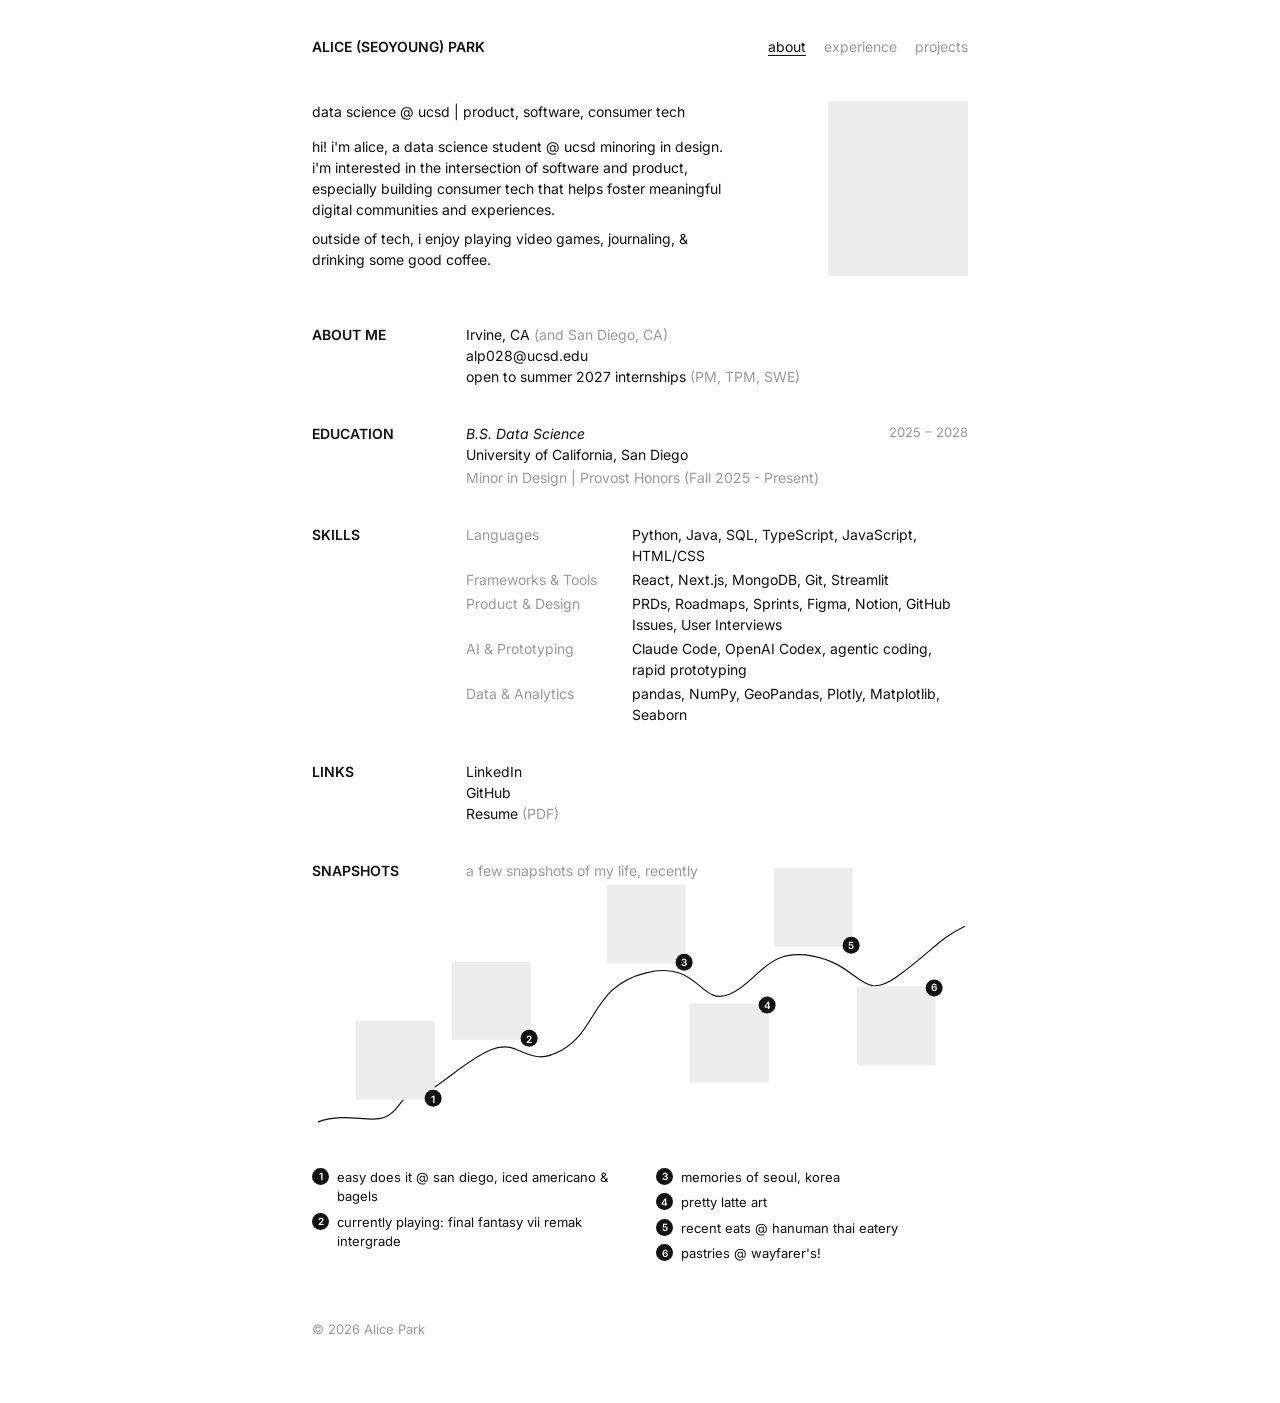
==== index.html @ eff29f92 "updated info" ====
<!DOCTYPE html>
<html lang="en">
<head>
  <meta charset="utf-8">
  <meta name="viewport" content="width=device-width, initial-scale=1">
  <meta name="color-scheme" content="light only">
  <title>alice park</title>
  <meta name="description" content="data science @ ucsd | product & software">
  <link rel="preconnect" href="https://fonts.googleapis.com">
  <link rel="preconnect" href="https://fonts.gstatic.com" crossorigin>
  <link href="https://fonts.googleapis.com/css2?family=Inter:ital,wght@0,400;0,600;1,400&display=swap" rel="stylesheet">
  <link rel="stylesheet" href="style.css?v=3">
</head>
<body>
<main class="sheet">
  <nav class="bar">
    <a class="name" href="index.html">Alice (Seoyoung) Park</a>
    <div class="links"><a href="index.html" class="on">about</a>
      <a href="experience.html">experience</a>
      <a href="projects.html">projects</a></div>
  </nav>

  <!-- ============ HEADER ============ -->
  <header class="top">
    <div>
      <div class="role">data science @ ucsd | product, software, consumer tech</div>
      <p class="bio">hi! i'm alice, a data science student @ ucsd minoring in design. i'm interested in the intersection of software and product, especially building consumer tech that helps foster meaningful digital communities and experiences.</p>
      <p class="bio">outside of tech, i enjoy playing video games, journaling, & drinking some good coffee.</p>
    </div>
    <!-- Put a photo named photo.jpg in this folder. Until then this shows as a grey box. -->
    <figure class="photo"><img src="photo.jpg" alt="Alice" onerror="this.remove()"></figure>
  </header>

  <div class="grid">

    <!-- ============ LEFT COLUMN ============ -->
    <div class="col">

      <section id="about" class="reveal">
        <h2>About Me</h2>
        <ul class="lines">
          <li>Irvine, CA <span class="muted">(and San Diego, CA)</span></li>
          <li><a href="mailto:alp028@ucsd.edu">alp028@ucsd.edu</a></li>
          <li>open to summer 2027 internships <span class="muted">(PM, TPM, SWE)</span></li>
        </ul>
      </section>

      <section id="education" class="reveal">
        <h2>Education</h2>
        <div class="entry">
          <div class="title">B.S. Data Science</div>
          <div class="org">University of California, San Diego</div>
          <div class="when">2025 – 2028</div>
          <p>Minor in Design | Provost Honors (Fall 2025 - Present)</p>
        </div>
      </section>

      <section id="skills" class="reveal">
        <h2>Skills</h2>
        <dl class="pairs">
          <dt>Languages</dt><dd>Python, Java, SQL, TypeScript, JavaScript, HTML/CSS</dd>
          <dt>Frameworks & Tools</dt><dd>React, Next.js, MongoDB, Git, Streamlit</dd>
          <dt>Product & Design</dt><dd>PRDs, Roadmaps, Sprints, Figma, Notion, GitHub Issues, User Interviews</dd>
          <dt>AI & Prototyping</dt><dd>Claude Code, OpenAI Codex, agentic coding, rapid prototyping</dd>
          <dt>Data & Analytics</dt><dd>pandas, NumPy, GeoPandas, Plotly, Matplotlib, Seaborn</dd>
        </dl>
      </section>

      <section id="links" class="reveal">
        <h2>Links</h2>
        <ul class="lines">
          <li><a href="https://www.linkedin.com/in/your-handle">LinkedIn</a></li>
          <li><a href="https://github.com/apalicepark">GitHub</a></li>
          <li><a href="resume.pdf">Resume</a> <span class="muted">(PDF)</span></li>
        </ul>
      </section>

    </div>
  </div>

  <!-- ============ OFF THE CLOCK ============ -->
  <!-- Photos go in an images/ folder named 1.jpg ... 6.jpg. Move a stop by changing --x / --y (the drawing is 1100 wide, 400 tall). -->
  <section id="trail" class="trail reveal">
    <h2>snapshots</h2>
    <p class="intro">a few snapshots of my life, recently</p>
    <div class="map">
      <svg viewBox="0 0 1100 400" preserveAspectRatio="none" aria-hidden="true">
        <path pathLength="1" d="M 10 357 C 70 336, 110 371, 140 336 S 160 300, 180 307 S 250 257, 300 236 S 360 271, 420 236 S 470 129, 560 107 S 650 164, 700 143 S 760 64, 840 79 S 920 157, 980 114 S 1050 50, 1095 29"/>
      </svg>
      <figure class="stop" style="--x:140; --y:336"><div class="pic"><img src="images/1.jpg" alt="" onerror="this.remove()"></div><span class="num">1</span></figure>
      <figure class="stop" style="--x:300; --y:236"><div class="pic"><img src="images/2.jpg" alt="" onerror="this.remove()"></div><span class="num">2</span></figure>
      <figure class="stop" style="--x:560; --y:107"><div class="pic"><img src="images/3.jpg" alt="" onerror="this.remove()"></div><span class="num">3</span></figure>
      <figure class="stop below" style="--x:700; --y:143"><div class="pic"><img src="images/4.jpg" alt="" onerror="this.remove()"></div><span class="num">4</span></figure>
      <figure class="stop" style="--x:840; --y:79"><div class="pic"><img src="images/5.jpg" alt="" onerror="this.remove()"></div><span class="num">5</span></figure>
      <figure class="stop below" style="--x:980; --y:114"><div class="pic"><img src="images/6.jpg" alt="" onerror="this.remove()"></div><span class="num">6</span></figure>
    </div>
    <ol class="captions">
      <li><span class="num">1</span><span>easy does it @ san diego, iced americano & bagels</span></li>
      <li><span class="num">2</span><span>currently playing: final fantasy vii remak intergrade</span></li>
      <li><span class="num">3</span><span>memories of seoul, korea</span></li>
      <li><span class="num">4</span><span>pretty latte art</span></li>
      <li><span class="num">5</span><span>recent eats @ hanuman thai eatery</span></li>
      <li><span class="num">6</span><span>pastries @ wayfarer's!</span></li>
    </ol>
  </section>

  <footer>© 2026 Alice Park</footer>
</main>

<script src="script.js"></script>
</body>
</html>
---- style.css ----
/* ---------- tokens: edit these to re-theme the whole site ---------- */
:root {
  color-scheme: light only;   /* always white, even if the device is in dark mode */
  --paper: #ffffff;
  --ink: #111111;
  --muted: #9a9a9a;       /* the grey used for secondary notes, like "(requires VPN)" */
  --line: #e6e6e6;
  --sans: "Inter", "Helvetica Neue", Helvetica, Arial, sans-serif;
  --sheet: 760px;         /* page width: one centered column */
}

/* ---------- base ---------- */
* { box-sizing: border-box; }
html { background: #ffffff; }
html { scroll-behavior: smooth; }
body {
  margin: 0;
  background: var(--paper);
  color: var(--ink);
  font: 400 15px/1.45 var(--sans);
  -webkit-font-smoothing: antialiased;
}
a { color: inherit; text-decoration: none; }
a:hover { text-decoration: underline; text-underline-offset: 3px; }
::selection { background: var(--ink); color: var(--paper); }
.muted { color: var(--muted); }

.sheet { max-width: var(--sheet); margin: 0 auto; padding: 56px 40px 80px; }

/* ---------- header: name top-left, photo top-right ---------- */
.top { display: grid; grid-template-columns: 1fr 180px; gap: 40px; align-items: start; margin-bottom: 72px; }
.top h1 { font: 600 17px/1.2 var(--sans); text-transform: uppercase; letter-spacing: .01em; margin: 0; }
.top .role { margin: 2px 0 28px; }
.top .bio { max-width: 30em; margin: 0; }
.top .bio + .bio { margin-top: 12px; }
.photo { aspect-ratio: 4 / 5; background: #ededed; overflow: hidden; margin: 0; }
.photo img { width: 100%; height: 100%; object-fit: cover; display: block; filter: grayscale(1); }

/* ---------- one centered column; each block = label left, content right ---------- */
.grid { display: flex; flex-direction: column; gap: 56px; }
.col { display: contents; }               /* lets sections from both wrappers sit in one column */
section { display: grid; grid-template-columns: 160px 1fr; column-gap: 32px; scroll-margin-top: 24px; }
section > * { grid-column: 2; }
section > h2 { grid-column: 1; grid-row: 1 / span 20; }
h2 { font: 600 15px/1.45 var(--sans); text-transform: uppercase; margin: 0; }
section > .entry:first-of-type, section > .lines, section > .pairs { margin-top: 0; }

/* reading order: change these numbers to rearrange sections */
#about { order: 1; } #education { order: 2; } #experience { order: 3; }
#projects { order: 4; } #skills { order: 5; } #links { order: 6; }

/* simple stacked lines, like "Figma (Advanced)" */
.lines { list-style: none; margin: 0; padding: 0; }

/* label/value pairs side by side, like the SKILLS columns */
.pairs { display: grid; grid-template-columns: 150px 1fr; gap: 6px 16px; margin: 0; }
.pairs dt { color: var(--muted); }
.pairs dd { margin: 0; }

/* ---------- entries: italic bullet title / org / date ---------- */
.entry { margin-top: 28px; }
.entry p + p { margin-top: 8px; }
.entry .title { font-style: italic; }
.entry p { margin: 4px 0 0; color: var(--muted); max-width: 34em; }
.entry .when { color: var(--ink); }

/* ---------- project filter: plain text toggles ---------- */
.filters { display: flex; gap: 14px; margin: 0 0 -4px; }
.filters button { font: inherit; background: none; border: 0; padding: 0; color: var(--muted); cursor: pointer; }
.filters button:hover { color: var(--ink); }
.filters button.on { color: var(--ink); text-decoration: underline; text-underline-offset: 3px; }
.entry.hide { display: none; }


/* ---------- off the clock: photo trail, magazine-spread style ---------- */
/* the section breaks out of the 760px column to a wider "spread" */
.trail { display: block; width: min(1100px, calc(100vw - 48px)); margin: 120px 0 0 50%; translate: -50% 0; }
.trail h2 { margin-bottom: 8px; }
.trail .intro { color: var(--muted); max-width: 30em; margin: 0 0 24px; }
.map { position: relative; aspect-ratio: 1100 / 400; }
.map svg { position: absolute; inset: 0; width: 100%; height: 100%; overflow: visible; }
.map path { fill: none; stroke: var(--ink); stroke-width: 1.2; vector-effect: non-scaling-stroke;
  stroke-dasharray: 1; stroke-dashoffset: 1; transition: stroke-dashoffset 2.4s ease .2s; }
.trail.in .map path { stroke-dashoffset: 0; }

/* each stop sits at an (x, y) point on the 1100 x 560 drawing */
.stop { position: absolute; width: 8.5%; left: calc(var(--x) * 100% / 1100); top: calc(var(--y) * 100% / 400);
  translate: -50% -112%; margin: 0; }
.stop.below { translate: -50% 12%; }
.stop .pic { aspect-ratio: 1; background: #ededed; overflow: hidden; }
.stop img { width: 100%; height: 100%; object-fit: cover; display: block; }
.num { display: inline-grid; place-items: center; width: 17px; height: 17px; border-radius: 50%;
  background: var(--ink); color: var(--paper); font: 600 10px/1 var(--sans); flex: none; }
.stop .num { position: absolute; right: -8px; bottom: -8px; }
.stop.below .num { top: -8px; bottom: auto; }

.captions { list-style: none; padding: 0; margin: 40px 0 0; columns: 2; column-gap: 64px; }
.captions li { display: flex; gap: 10px; break-inside: avoid; margin-bottom: 14px; }

@media (max-width: 640px) {
  .trail { width: auto; margin-left: 0; translate: none; }
  .map { aspect-ratio: auto; display: grid; grid-template-columns: repeat(3, 1fr); gap: 16px; }
  .map svg { display: none; }
  .stop, .stop.below { position: relative; left: auto; top: auto; width: auto; translate: none; }
  .stop .num, .stop.below .num { top: 6px; left: 6px; right: auto; bottom: auto; }
  .captions { columns: 1; }
  .trail .map { margin-top: 12px; }
}

footer { margin-top: 96px; color: var(--muted); font-size: 13px; }

/* gentle fade-in on scroll */
.reveal { opacity: 0; transform: translateY(6px); transition: opacity .6s ease, transform .6s ease; }
.reveal.in { opacity: 1; transform: none; }
@media (prefers-reduced-motion: reduce) { .reveal { opacity: 1; transform: none; transition: none; } html { scroll-behavior: auto; } }

/* ---------- compact pass + page nav (overrides the spacing above) ---------- */
:root { --sheet: 720px; }
body { font-size: 14px; line-height: 1.5; }
.sheet { padding: 36px 32px 64px; }

.bar { display: flex; justify-content: space-between; align-items: baseline; gap: 16px; margin-bottom: 44px; }
.bar .name { font-weight: 600; text-transform: uppercase; text-decoration: none; }
.bar .links { display: flex; flex-wrap: wrap; }
.bar .links a + a { margin-left: 18px; }
.bar .links a { color: var(--muted); }
.bar .links a:hover, .bar .links a.on { color: var(--ink); text-decoration: underline; text-underline-offset: 3px; }

.top { grid-template-columns: 1fr 140px; gap: 32px; margin-bottom: 48px; }
.top .role { margin: 0 0 14px; }
.top .bio + .bio { margin-top: 8px; }

.grid { gap: 36px; }
section { grid-template-columns: 130px 1fr; column-gap: 24px; }
h2 { font-size: 14px; line-height: 1.5; }
.pairs { grid-template-columns: 150px 1fr; gap: 3px 16px; }

/* entries: title + date on one line, org under, bullets below */
.entry { display: grid; grid-template-columns: 1fr auto; column-gap: 16px; margin-top: 18px; }
section > .entry:first-of-type, .filters + .entry { margin-top: 0; }
.filters { margin: 0 0 14px; }
.entry .title { grid-column: 1; grid-row: 1; }
.entry .when { grid-column: 2; grid-row: 1; padding-left: 0; color: var(--muted); white-space: nowrap; font-size: 13px; }
.entry .org, .entry p { grid-column: 1 / -1; }
.entry p { margin-top: 2px; }
.entry p + p { margin-top: 4px; }

.trail { margin-top: 72px; }
footer { margin-top: 56px; }

/* project meta: tech stack + repo links */
.entry .stack { grid-column: 1 / -1; font-size: 13px; margin-top: 2px; }
.entry .repo { grid-column: 1 / -1; display: flex; gap: 14px; margin-top: 4px; font-size: 13px; }
.entry .repo a { text-decoration: underline; text-underline-offset: 3px; text-decoration-color: var(--line); }
.entry .repo a:hover { text-decoration-color: currentColor; }

/* snapshots: compact, inside the page column like the other sections */
.trail { display: grid; width: auto; margin: 36px 0 0; translate: none; }
.trail > h2 { grid-row: 1; margin: 0; }
.trail .intro { margin: 0; }
.trail .map, .trail .captions { grid-column: 1 / -1; }
@media (min-width: 641px) {
  .trail .map { margin-top: 28px; }
  .stop { width: 12%; }
  .stop .num { right: -7px; bottom: -7px; }
  .stop.below .num { top: -7px; bottom: auto; }
}
.captions { margin: 20px 0 0; column-gap: 32px; font-size: 13px; }
.captions li { gap: 8px; margin-bottom: 6px; }

/* ---------- phone ---------- */
@media (max-width: 640px) {
  .sheet { padding: 24px 20px 48px; }
  .bar { flex-direction: column; gap: 6px; margin-bottom: 28px; }
  .entry .when { grid-column: 1 / -1; grid-row: auto; }
  .top { grid-template-columns: 1fr 100px; gap: 20px; margin-bottom: 48px; }
  .top .bio { grid-column: 1 / -1; }
  section { grid-template-columns: 1fr; }
  section > *, section > h2 { grid-column: 1; grid-row: auto; }
  section > h2 { margin-bottom: 8px; }
  .pairs { grid-template-columns: 1fr; gap: 0; }
  .pairs dd { margin-bottom: 8px; }
}
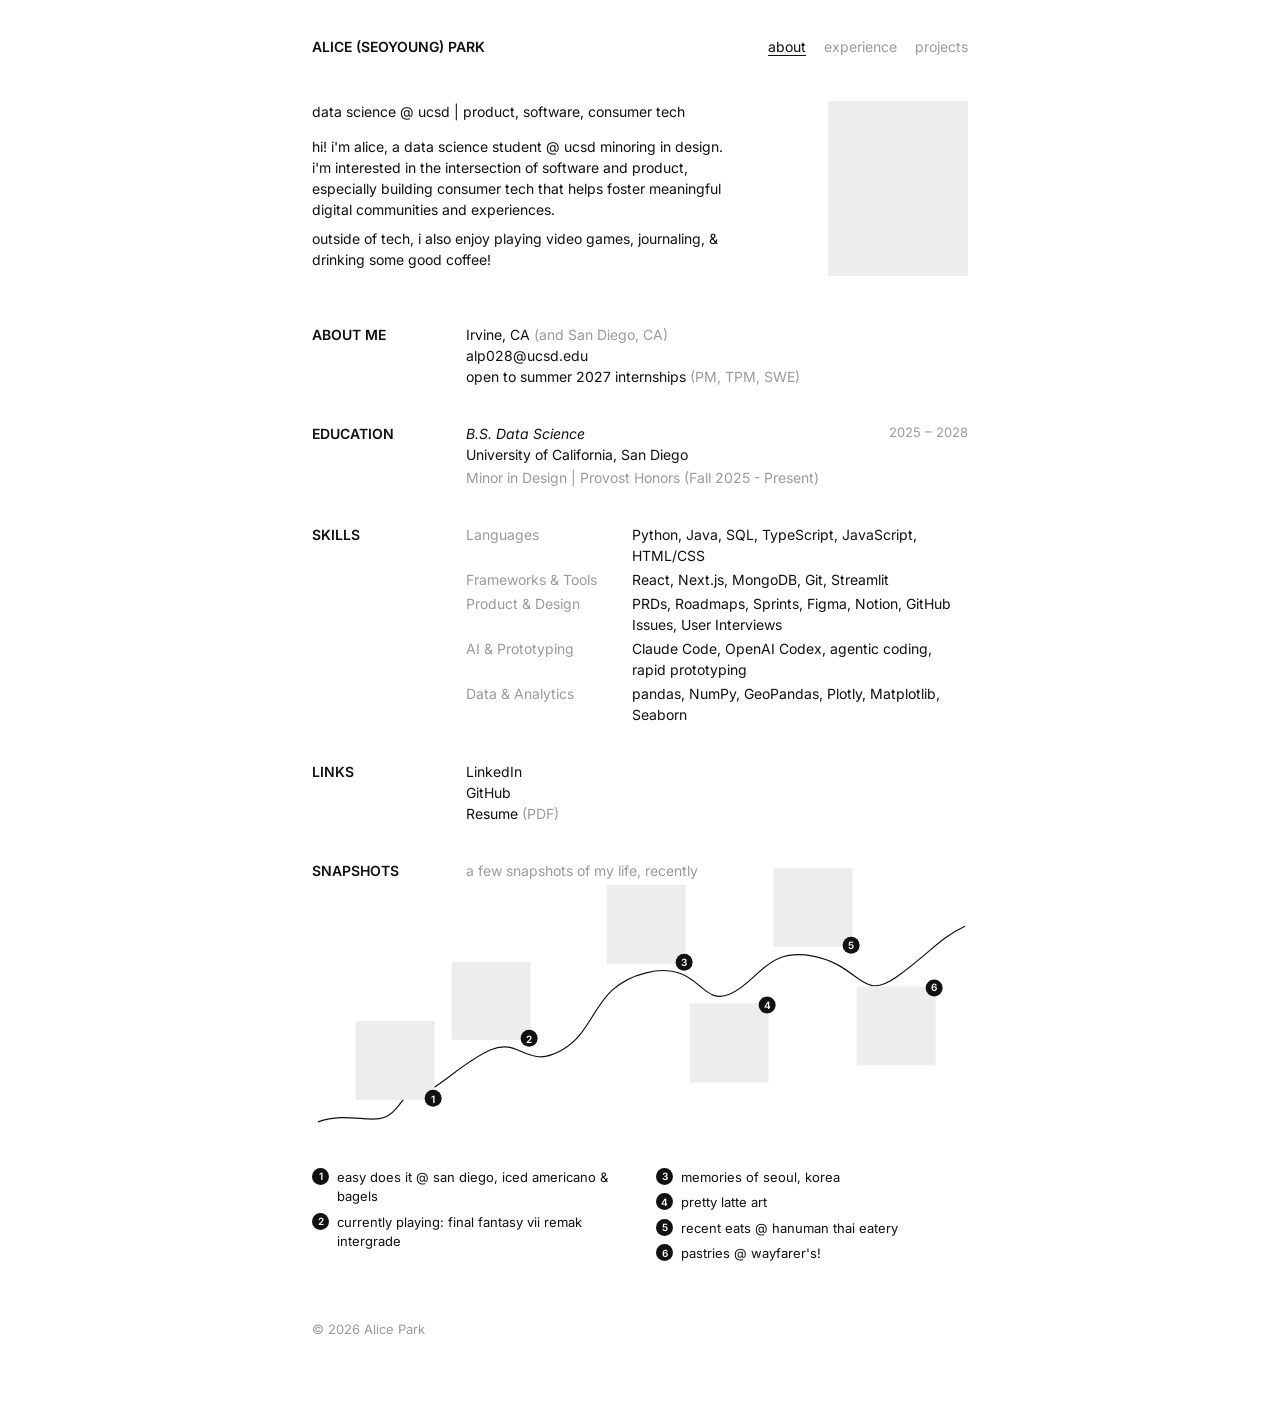
==== commit a20ce71e: "minor phrasing changes" ====
--- a/index.html
+++ b/index.html
@@ -25,7 +25,7 @@
     <div>
       <div class="role">data science @ ucsd | product, software, consumer tech</div>
       <p class="bio">hi! i'm alice, a data science student @ ucsd minoring in design. i'm interested in the intersection of software and product, especially building consumer tech that helps foster meaningful digital communities and experiences.</p>
-      <p class="bio">outside of tech, i enjoy playing video games, journaling, & drinking some good coffee.</p>
+      <p class="bio">outside of tech, i also enjoy playing video games, journaling, & drinking some good coffee!</p>
     </div>
     <!-- Put a photo named photo.jpg in this folder. Until then this shows as a grey box. -->
     <figure class="photo"><img src="photo.jpg" alt="Alice" onerror="this.remove()"></figure>
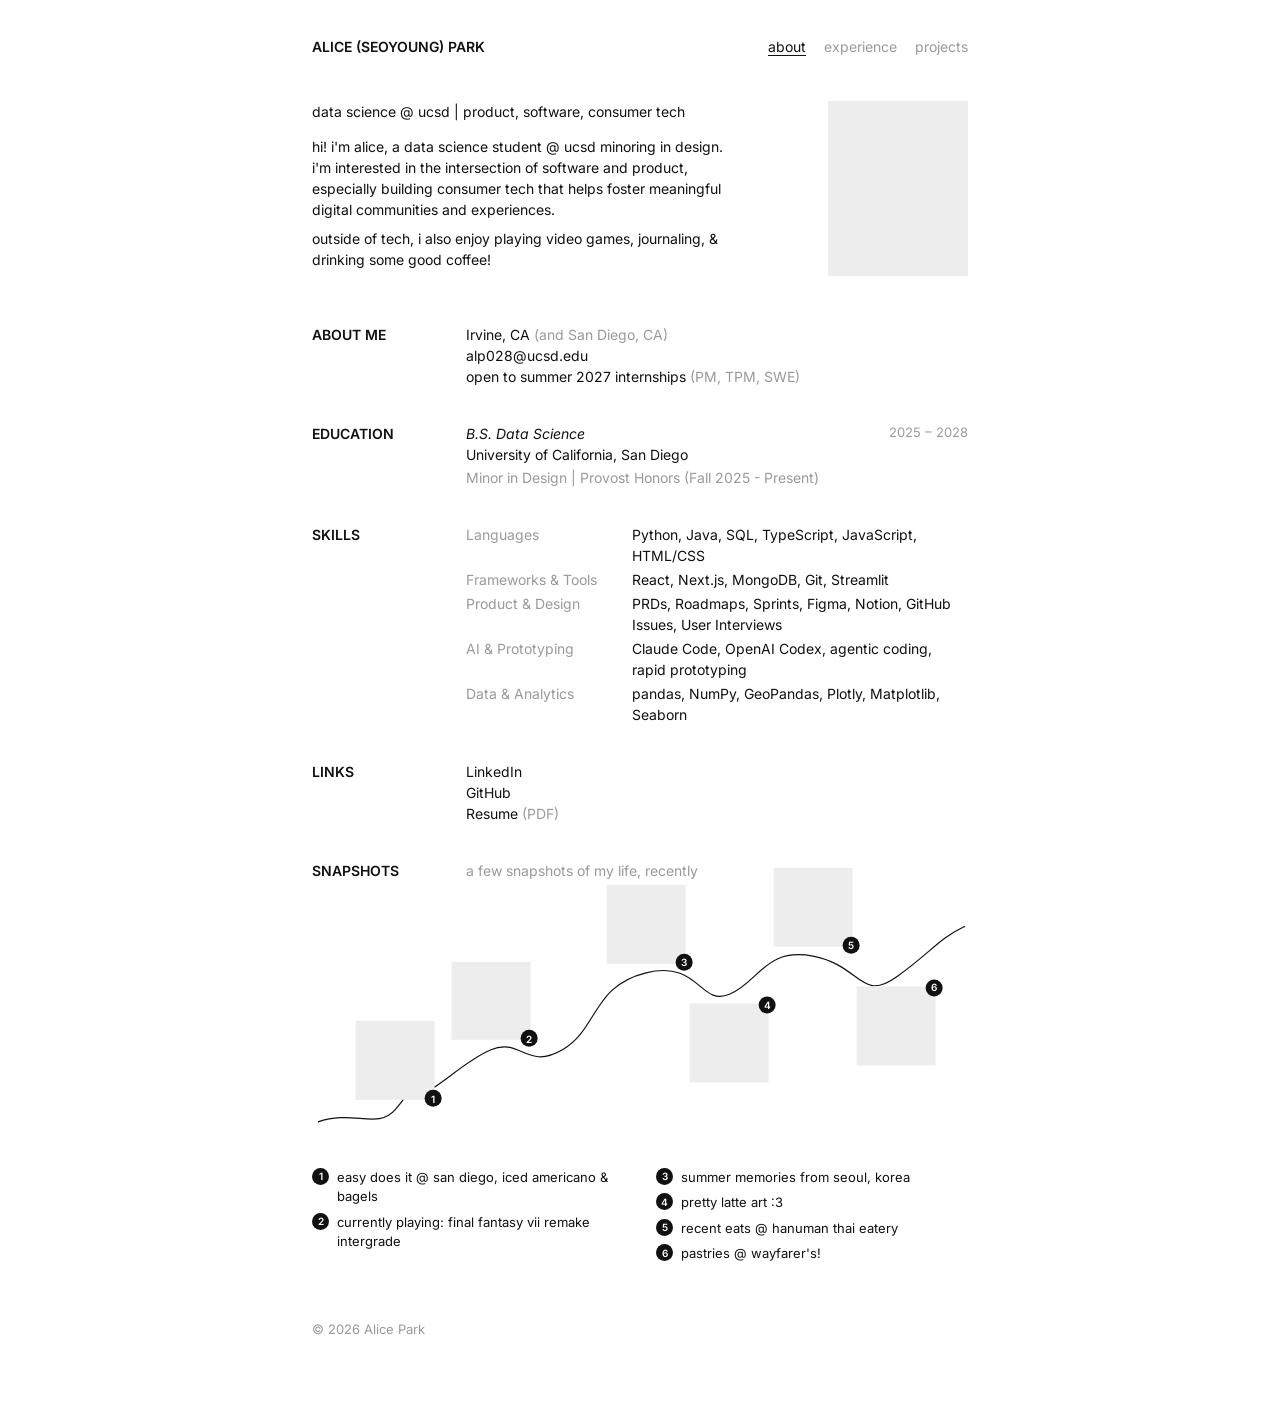
==== commit b947e3a2: "minor fixes" ====
--- a/index.html
+++ b/index.html
@@ -69,9 +69,9 @@
       <section id="links" class="reveal">
         <h2>Links</h2>
         <ul class="lines">
-          <li><a href="https://www.linkedin.com/in/your-handle">LinkedIn</a></li>
+          <li><a href="https://www.linkedin.com/in/alice-park-seoyoung">LinkedIn</a></li>
           <li><a href="https://github.com/apalicepark">GitHub</a></li>
-          <li><a href="resume.pdf">Resume</a> <span class="muted">(PDF)</span></li>
+          <li><a href="files/resume.pdf">Resume</a> <span class="muted">(PDF)</span></li>
         </ul>
       </section>
 
@@ -96,9 +96,9 @@
     </div>
     <ol class="captions">
       <li><span class="num">1</span><span>easy does it @ san diego, iced americano & bagels</span></li>
-      <li><span class="num">2</span><span>currently playing: final fantasy vii remak intergrade</span></li>
-      <li><span class="num">3</span><span>memories of seoul, korea</span></li>
-      <li><span class="num">4</span><span>pretty latte art</span></li>
+      <li><span class="num">2</span><span>currently playing: final fantasy vii remake intergrade</span></li>
+      <li><span class="num">3</span><span>summer memories from seoul, korea</span></li>
+      <li><span class="num">4</span><span>pretty latte art :3</span></li>
       <li><span class="num">5</span><span>recent eats @ hanuman thai eatery</span></li>
       <li><span class="num">6</span><span>pastries @ wayfarer's!</span></li>
     </ol>
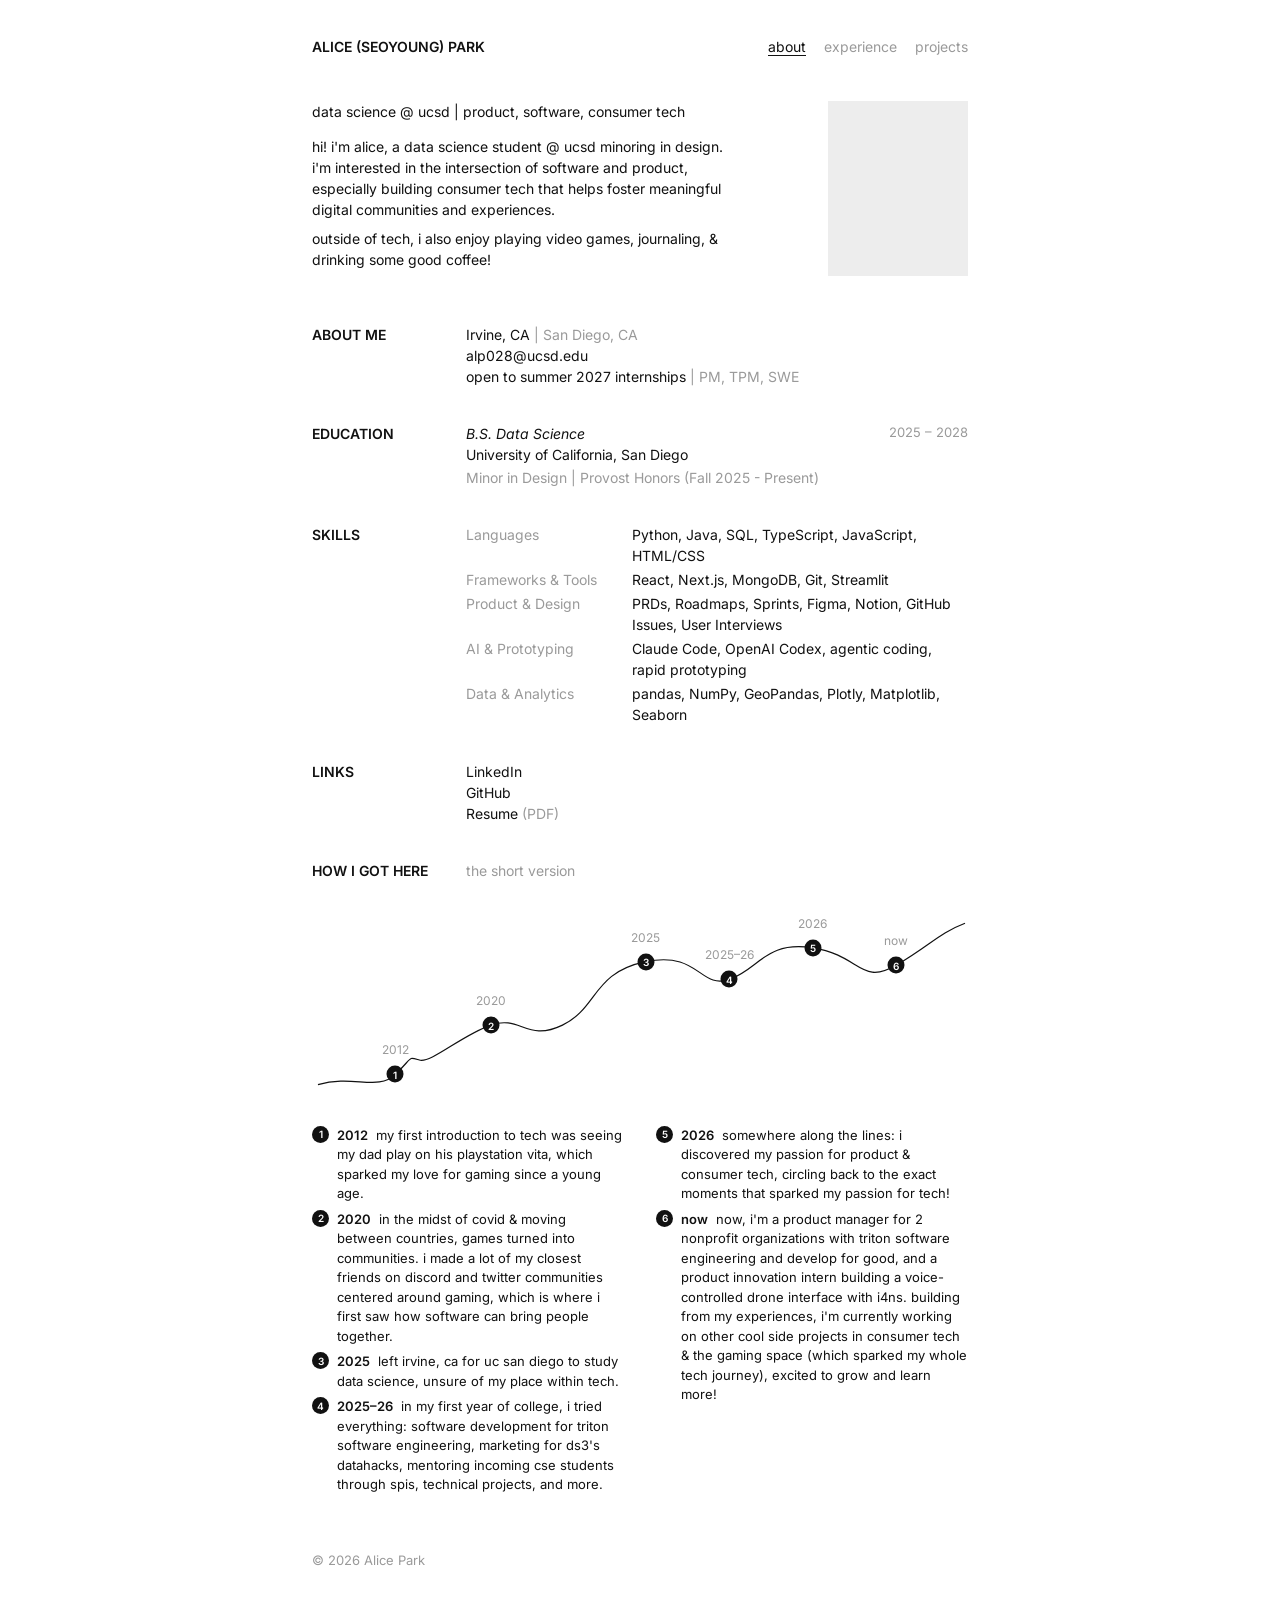
==== commit 3bd7572a: "Replace snapshots with how I got here" ====
--- a/index.html
+++ b/index.html
@@ -9,7 +9,7 @@
   <link rel="preconnect" href="https://fonts.googleapis.com">
   <link rel="preconnect" href="https://fonts.gstatic.com" crossorigin>
   <link href="https://fonts.googleapis.com/css2?family=Inter:ital,wght@0,400;0,600;1,400&display=swap" rel="stylesheet">
-  <link rel="stylesheet" href="style.css?v=3">
+  <link rel="stylesheet" href="style.css?v=4">
 </head>
 <body>
 <main class="sheet">
@@ -39,9 +39,9 @@
       <section id="about" class="reveal">
         <h2>About Me</h2>
         <ul class="lines">
-          <li>Irvine, CA <span class="muted">(and San Diego, CA)</span></li>
+          <li>Irvine, CA <span class="muted">| San Diego, CA</span></li>
           <li><a href="mailto:alp028@ucsd.edu">alp028@ucsd.edu</a></li>
-          <li>open to summer 2027 internships <span class="muted">(PM, TPM, SWE)</span></li>
+          <li>open to summer 2027 internships <span class="muted">| PM, TPM, SWE</span></li>
         </ul>
       </section>
 
@@ -78,29 +78,29 @@
     </div>
   </div>
 
-  <!-- ============ OFF THE CLOCK ============ -->
-  <!-- Photos go in an images/ folder named 1.jpg ... 6.jpg. Move a stop by changing --x / --y (the drawing is 1100 wide, 400 tall). -->
-  <section id="trail" class="trail reveal">
-    <h2>snapshots</h2>
-    <p class="intro">a few snapshots of my life, recently</p>
+  <!-- ============ HOW I GOT HERE ============ -->
+  <!-- Each dot on the line is a chapter below. Move a dot with --x / --y (the drawing is 1100 wide, 400 tall). -->
+  <section id="trail" class="trail story reveal">
+    <h2>how i got here</h2>
+    <p class="intro">the short version</p>
     <div class="map">
       <svg viewBox="0 0 1100 400" preserveAspectRatio="none" aria-hidden="true">
         <path pathLength="1" d="M 10 357 C 70 336, 110 371, 140 336 S 160 300, 180 307 S 250 257, 300 236 S 360 271, 420 236 S 470 129, 560 107 S 650 164, 700 143 S 760 64, 840 79 S 920 157, 980 114 S 1050 50, 1095 29"/>
       </svg>
-      <figure class="stop" style="--x:140; --y:336"><div class="pic"><img src="images/1.jpg" alt="" onerror="this.remove()"></div><span class="num">1</span></figure>
-      <figure class="stop" style="--x:300; --y:236"><div class="pic"><img src="images/2.jpg" alt="" onerror="this.remove()"></div><span class="num">2</span></figure>
-      <figure class="stop" style="--x:560; --y:107"><div class="pic"><img src="images/3.jpg" alt="" onerror="this.remove()"></div><span class="num">3</span></figure>
-      <figure class="stop below" style="--x:700; --y:143"><div class="pic"><img src="images/4.jpg" alt="" onerror="this.remove()"></div><span class="num">4</span></figure>
-      <figure class="stop" style="--x:840; --y:79"><div class="pic"><img src="images/5.jpg" alt="" onerror="this.remove()"></div><span class="num">5</span></figure>
-      <figure class="stop below" style="--x:980; --y:114"><div class="pic"><img src="images/6.jpg" alt="" onerror="this.remove()"></div><span class="num">6</span></figure>
+      <div class="beat" style="--x:140; --y:336"><span class="yr">2012</span><span class="num">1</span></div>
+      <div class="beat" style="--x:300; --y:236"><span class="yr">2020</span><span class="num">2</span></div>
+      <div class="beat" style="--x:560; --y:107"><span class="yr">2025</span><span class="num">3</span></div>
+      <div class="beat" style="--x:700; --y:143"><span class="yr">2025–26</span><span class="num">4</span></div>
+      <div class="beat" style="--x:840; --y:79"><span class="yr">2026</span><span class="num">5</span></div>
+      <div class="beat" style="--x:980; --y:114"><span class="yr">now</span><span class="num">6</span></div>
     </div>
-    <ol class="captions">
-      <li><span class="num">1</span><span>easy does it @ san diego, iced americano & bagels</span></li>
-      <li><span class="num">2</span><span>currently playing: final fantasy vii remake intergrade</span></li>
-      <li><span class="num">3</span><span>summer memories from seoul, korea</span></li>
-      <li><span class="num">4</span><span>pretty latte art :3</span></li>
-      <li><span class="num">5</span><span>recent eats @ hanuman thai eatery</span></li>
-      <li><span class="num">6</span><span>pastries @ wayfarer's!</span></li>
+    <ol class="captions chapters">
+      <li><span class="num">1</span><span><span class="yr">2012</span> my first introduction to tech was seeing my dad play on his playstation vita, which sparked my love for gaming since a young age.</span></li>
+      <li><span class="num">2</span><span><span class="yr">2020</span> in the midst of covid & moving between countries, games turned into communities. i made a lot of my closest friends on discord and twitter communities centered around gaming, which is where i first saw how software can bring people together.</span></li>
+      <li><span class="num">3</span><span><span class="yr">2025</span> left irvine, ca for uc san diego to study data science, unsure of my place within tech.</span></li>
+      <li><span class="num">4</span><span><span class="yr">2025–26</span> in my first year of college, i tried everything: software development for triton software engineering, marketing for ds3's datahacks, mentoring incoming cse students through spis, technical projects, and more. </span></li>
+      <li><span class="num">5</span><span><span class="yr">2026</span> somewhere along the lines: i discovered my passion for product & consumer tech, circling back to the exact moments that sparked my passion for tech! </span></li>
+      <li><span class="num">6</span><span><span class="yr">now</span> now, i'm a product manager for 2 nonprofit organizations with triton software engineering and develop for good, and a product innovation intern building a voice-controlled drone interface with i4ns. building from my experiences, i'm currently working on other cool side projects in consumer tech & the gaming space (which sparked my whole tech journey), excited to grow and learn more!</span></li>
     </ol>
   </section>
 
--- a/style.css
+++ b/style.css
@@ -104,6 +104,10 @@
   .stop, .stop.below { position: relative; left: auto; top: auto; width: auto; translate: none; }
   .stop .num, .stop.below .num { top: 6px; left: 6px; right: auto; bottom: auto; }
   .captions { columns: 1; }
+  .story .map { display: none; }
+  .chapters { margin-top: 12px; border-left: 1px solid var(--ink); padding-left: 0; }
+  .story .chapters { margin-left: 9px; }
+  .chapters li { margin-left: -9px; margin-bottom: 12px; }
   .trail .map { margin-top: 12px; }
 }
 
@@ -168,6 +172,15 @@
 .captions { margin: 20px 0 0; column-gap: 32px; font-size: 13px; }
 .captions li { gap: 8px; margin-bottom: 6px; }
 
+/* how i got here: dots on the line, chapters below */
+.story .map { aspect-ratio: 1100 / 330; }
+.beat { position: absolute; left: calc(var(--x) * 100% / 1100); top: calc(var(--y) * 100% / 400); translate: -50% -50%; }
+.beat .num { display: grid; }
+.beat .yr { position: absolute; bottom: 24px; left: 50%; translate: -50% 0; font-size: 12px; color: var(--muted); white-space: nowrap; }
+.chapters li { line-height: 1.5; }
+.chapters .yr { font-weight: 600; margin-right: 4px; }
+.story .map path { transition-duration: 1.8s; }
+
 /* ---------- phone ---------- */
 @media (max-width: 640px) {
   .sheet { padding: 24px 20px 48px; }
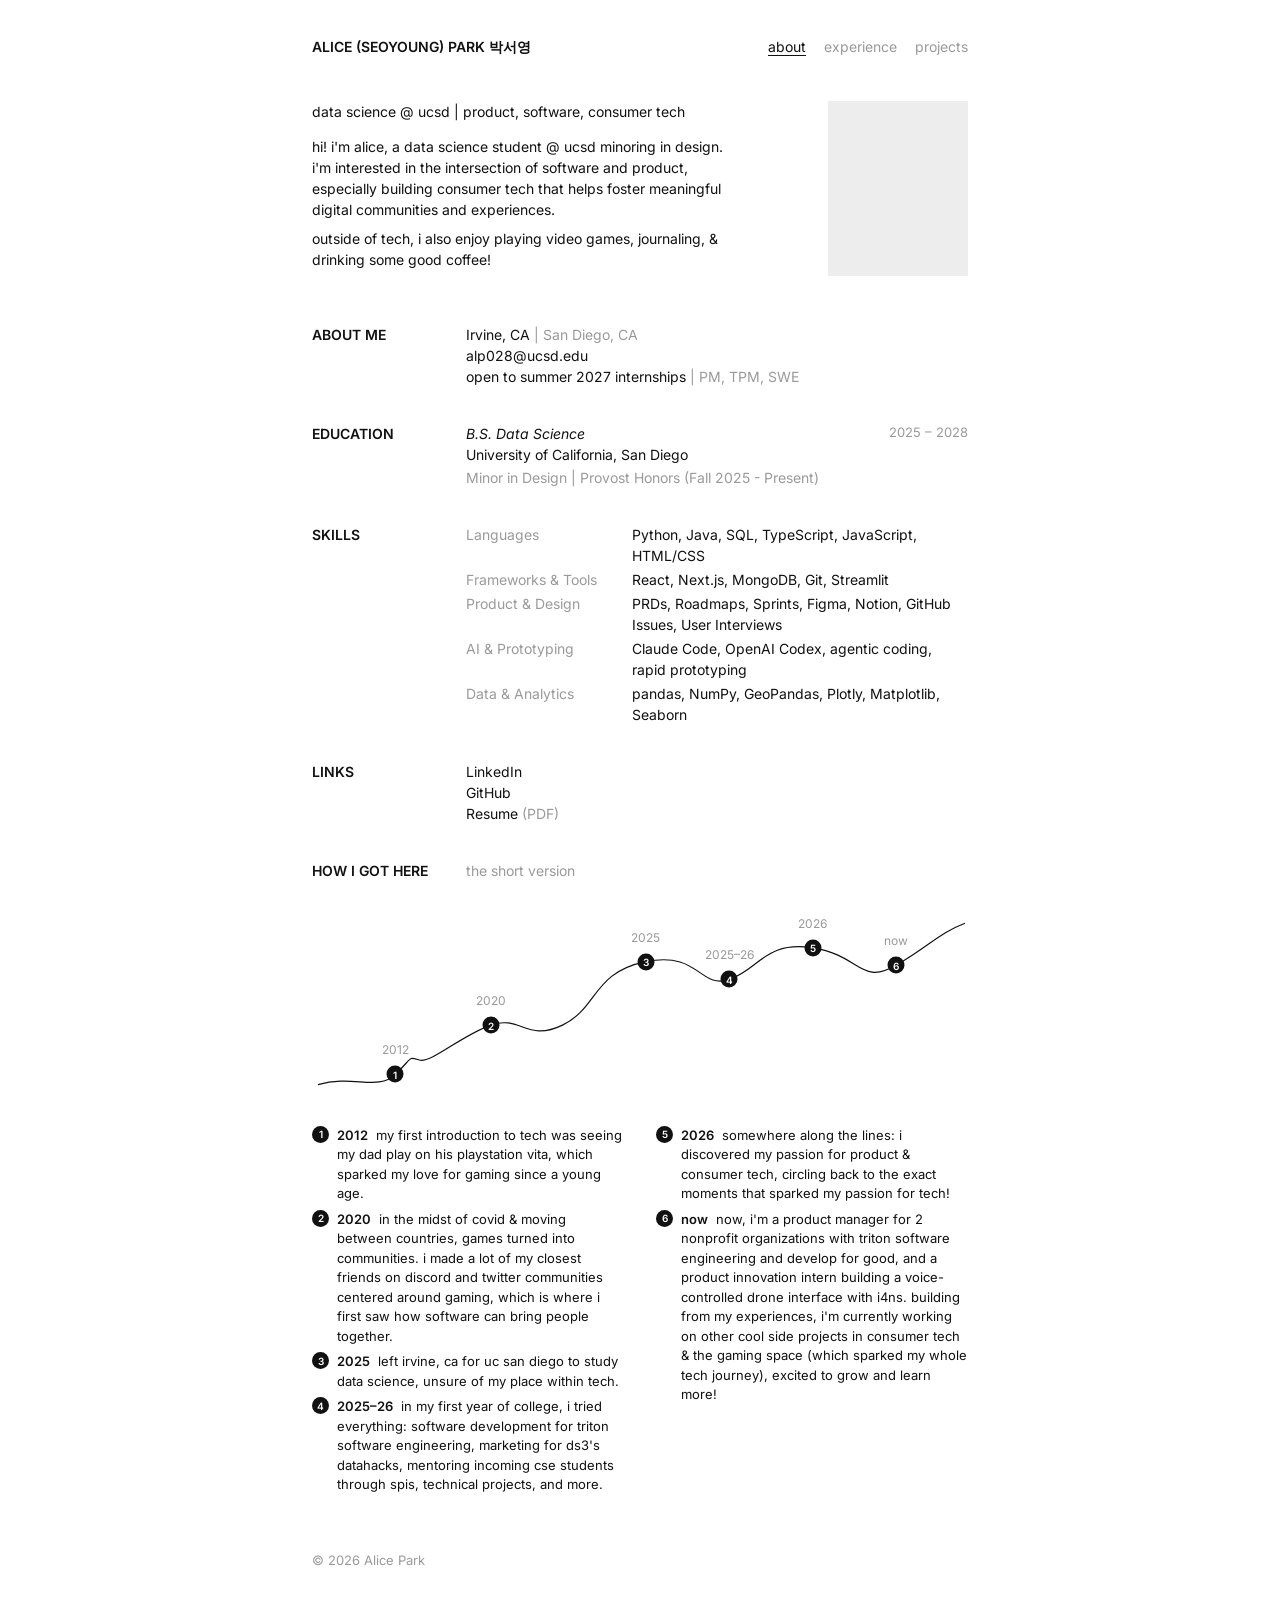
==== commit 83a57c85: "fix: show korean name" ====
--- a/index.html
+++ b/index.html
@@ -9,12 +9,12 @@
   <link rel="preconnect" href="https://fonts.googleapis.com">
   <link rel="preconnect" href="https://fonts.gstatic.com" crossorigin>
   <link href="https://fonts.googleapis.com/css2?family=Inter:ital,wght@0,400;0,600;1,400&display=swap" rel="stylesheet">
-  <link rel="stylesheet" href="style.css?v=4">
+  <link rel="stylesheet" href="style.css?v=7">
 </head>
 <body>
 <main class="sheet">
   <nav class="bar">
-    <a class="name" href="index.html">Alice (Seoyoung) Park</a>
+    <a class="name" href="index.html">Alice (Seoyoung) Park 박서영</a>
     <div class="links"><a href="index.html" class="on">about</a>
       <a href="experience.html">experience</a>
       <a href="projects.html">projects</a></div>
@@ -107,6 +107,6 @@
   <footer>© 2026 Alice Park</footer>
 </main>
 
-<script src="script.js"></script>
+<script src="script.js?v=3"></script>
 </body>
 </html>
--- a/style.css
+++ b/style.css
@@ -181,11 +181,30 @@
 .chapters .yr { font-weight: 600; margin-right: 4px; }
 .story .map path { transition-duration: 1.8s; }
 
+/* ---------- experience page: timeline rail, company first, easier-to-read bullets ---------- */
+#experience .entry { position: relative; margin-top: 0; padding: 0 0 26px 22px; border-left: 1px solid var(--line); }
+#experience .entry:last-of-type { border-left-color: transparent; }
+#experience .entry::before { content: ""; position: absolute; left: -5px; top: 5px; width: 9px; height: 9px;
+  border-radius: 50%; background: var(--paper); border: 1px solid var(--ink); }
+#experience .entry.now::before { background: var(--ink); }
+#experience .entry .title { grid-column: 1; grid-row: 1; font-style: normal; font-weight: 600; }
+#experience .entry .when { grid-column: 2; grid-row: 1; }
+#experience .entry .org { grid-column: 1 / -1; grid-row: 2; color: var(--muted); font-style: italic; }
+#experience .entry p { color: #4d4d4d; margin-top: 6px; }
+#experience .entry p:first-of-type { margin-top: 8px; }
+#experience .entry p + p { margin-top: 5px; }
+#experience .entry p::before { content: "–"; color: var(--muted); margin-right: 8px; }
+#experience .entry p { padding-left: 15px; text-indent: -15px; }
+#experience .filters { margin-bottom: 22px; }
+
 /* ---------- phone ---------- */
 @media (max-width: 640px) {
   .sheet { padding: 24px 20px 48px; }
   .bar { flex-direction: column; gap: 6px; margin-bottom: 28px; }
   .entry .when { grid-column: 1 / -1; grid-row: auto; }
+  #experience .entry .title { grid-column: 1 / -1; grid-row: 1; }
+  #experience .entry .org { grid-column: 1 / -1; grid-row: 2; }
+  #experience .entry .when { grid-column: 1 / -1; grid-row: 3; }
   .top { grid-template-columns: 1fr 100px; gap: 20px; margin-bottom: 48px; }
   .top .bio { grid-column: 1 / -1; }
   section { grid-template-columns: 1fr; }
